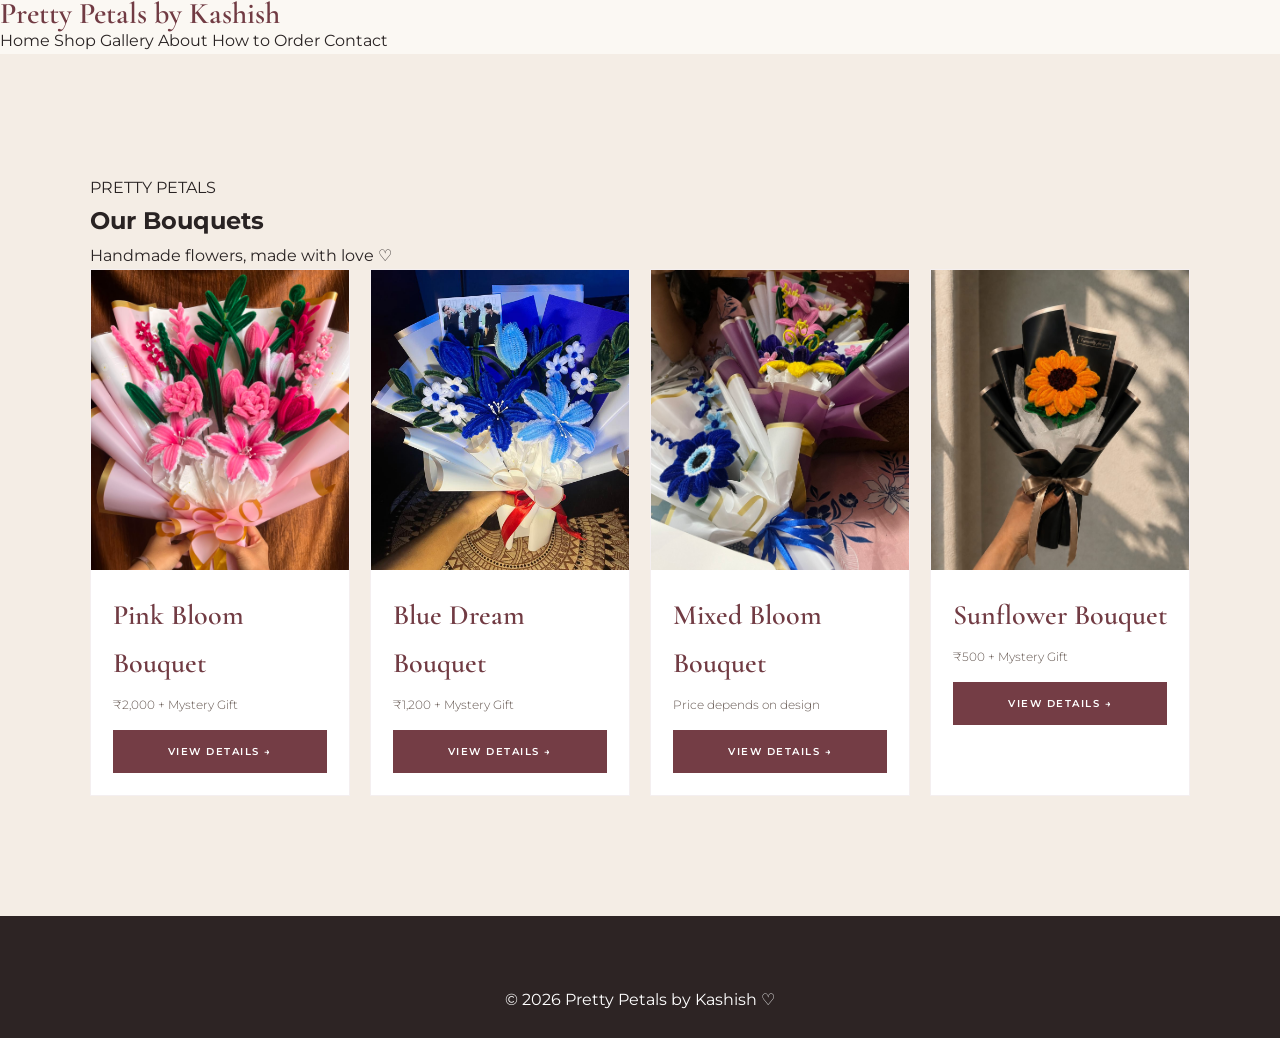
==== bouquets.html @ c4debc5c "Create bouquets.html" ====
<!DOCTYPE html>
<html lang="en">
<head>
    <meta charset="UTF-8">
    <meta name="viewport" content="width=device-width, initial-scale=1.0">
    <title>Bouquets | Pretty Petals by Kashish</title>

    <link rel="stylesheet" href="style.css">
</head>

<body>

<header>
    <div class="logo">
        Pretty Petals by Kashish
    </div>

    <nav>
        <a href="index.html">Home</a>
        <a href="index.html#shop">Shop</a>
        <a href="index.html#gallery">Gallery</a>
        <a href="index.html#about">About</a>
        <a href="index.html#order">How to Order</a>
        <a href="index.html#contact">Contact</a>
    </nav>
</header>


<section class="products-section">

    <div class="section-title">
        <p>PRETTY PETALS</p>
        <h1>Our Bouquets</h1>
        <span>Handmade flowers, made with love ♡</span>
    </div>


    <div class="product-grid">

        <!-- Pink Bloom Bouquet -->
        <div class="product-card">

            <div class="product-image">
                <img src="pinkbouquet.jpg.jpeg" alt="Pink Bloom Bouquet">
            </div>

            <div class="product-info">
                <h3>Pink Bloom Bouquet</h3>
                <p>₹2,000 + Mystery Gift</p>
                <a href="#" class="order-btn">View Details →</a>
            </div>

        </div>


        <!-- Blue Dream Bouquet -->
        <div class="product-card">

            <div class="product-image">
                <img src="bluebouquet.jpg.jpeg" alt="Blue Dream Bouquet">
            </div>

            <div class="product-info">
                <h3>Blue Dream Bouquet</h3>
                <p>₹1,200 + Mystery Gift</p>
                <a href="#" class="order-btn">View Details →</a>
            </div>

        </div>


        <!-- Mixed Bloom Bouquet -->
        <div class="product-card">

            <div class="product-image">
                <img src="mixedbouquet.jpg.jpeg" alt="Mixed Bloom Bouquet">
            </div>

            <div class="product-info">
                <h3>Mixed Bloom Bouquet</h3>
                <p>Price depends on design</p>
                <a href="#" class="order-btn">View Details →</a>
            </div>

        </div>


        <!-- Sunflower Bouquet -->
        <div class="product-card">

            <div class="product-image">
                <img src="sunflower.jpg.jpeg" alt="Sunflower Bouquet">
            </div>

            <div class="product-info">
                <h3>Sunflower Bouquet</h3>
                <p>₹500 + Mystery Gift</p>
                <a href="#" class="order-btn">View Details →</a>
            </div>

        </div>

    </div>

</section>


<footer>
    <p>© 2026 Pretty Petals by Kashish ♡</p>
</footer>

</body>
</html>
---- style.css ----
@import url('https://fonts.googleapis.com/css2?family=Cormorant+Garamond:wght@400;500;600;700&family=Montserrat:wght@300;400;500;600&display=swap');


/* =========================================
   VARIABLES
========================================= */

:root {
    --ivory: #fbf8f3;
    --cream: #f4ede5;
    --blush: #ead4d1;
    --rose: #b77b7d;
    --burgundy: #713b43;
    --brown: #665953;
    --dark: #292323;
    --white: #ffffff;
    --gold: #b89b72;

    --serif: 'Cormorant Garamond', serif;
    --sans: 'Montserrat', sans-serif;
}


/* =========================================
   RESET
========================================= */

* {
    margin: 0;
    padding: 0;
    box-sizing: border-box;
}

html {
    scroll-behavior: smooth;
}

body {
    background: var(--ivory);
    color: var(--dark);
    font-family: var(--sans);
    line-height: 1.7;
    overflow-x: hidden;
}

a {
    color: inherit;
    text-decoration: none;
}

img {
    max-width: 100%;
}


/* =========================================
   NAVBAR
========================================= */

.navbar {
    position: sticky;
    top: 0;
    z-index: 1000;

    display: flex;
    align-items: center;
    justify-content: space-between;

    padding: 22px 7%;

    background: rgba(251, 248, 243, 0.92);

    backdrop-filter: blur(15px);

    border-bottom: 1px solid rgba(113, 59, 67, 0.08);
}

.logo {
    font-family: var(--serif);
    font-size: 30px;
    font-weight: 600;
    line-height: 0.9;

    color: var(--burgundy);
}

.logo span {
    display: block;

    margin-top: 6px;

    font-family: var(--sans);
    font-size: 9px;
    font-weight: 500;

    letter-spacing: 3px;

    color: var(--gold);
}

.nav-links {
    display: flex;
    gap: 30px;
}

.nav-links a {
    position: relative;

    font-size: 11px;
    font-weight: 500;

    letter-spacing: 1.2px;
    text-transform: uppercase;

    color: var(--brown);

    transition: 0.3s ease;
}

.nav-links a:hover {
    color: var(--burgundy);
}

.nav-links a::after {
    content: "";

    position: absolute;
    left: 0;
    bottom: -7px;

    width: 0;
    height: 1px;

    background: var(--burgundy);

    transition: 0.3s ease;
}

.nav-links a:hover::after {
    width: 100%;
}

.menu-btn {
    display: none;

    border: none;
    background: none;

    font-size: 25px;

    color: var(--burgundy);
}


/* =========================================
   HERO
   THIS IS THE NEW DISSOLVED PHOTO
========================================= */

.hero {
    position: relative;

    min-height: 88vh;

    display: flex;
    align-items: center;

    padding: 80px 9%;

    overflow: hidden;

    background:
        radial-gradient(
            circle at 75% 45%,
            rgba(234, 212, 209, 0.45),
            transparent 35%
        ),
        var(--ivory);
}


/* =========================================
   FULL SCREEN DISSOLVED HERO PHOTO
========================================= */

.hero {
    position: relative;
    overflow: hidden;
    min-height: 88vh;

    display: flex;
    align-items: center;

    padding: 80px 9%;

    background: var(--ivory);
}

/* Make the image cover the whole hero */

.hero-image {
    display: flex;
    ...
}
.hero-image img {
    width: 100%;
    height: 100%;
    object-fit: cover;

    /* This creates the soft/dissolved effect */
    -webkit-mask-image: radial-gradient(
        ellipse at center,
        black 25%,
        rgba(0,0,0,0.8) 45%,
        rgba(0,0,0,0.35) 70%,
        transparent 100%
    );

    mask-image: radial-gradient(
        ellipse at center,
        black 25%,
        rgba(0,0,0,0.8) 45%,
        rgba(0,0,0,0.35) 70%,
        transparent 100%
    );

    opacity: 0.38;
}

/* Keep your text ABOVE the photo */
.hero-text {
    position: relative;
    z-index: 2;
}
/* HERO TEXT */

.hero-content {
    position: relative;

    z-index: 2;

    max-width: 650px;
}

.eyebrow {
    margin-bottom: 15px;

    font-size: 10px;
    font-weight: 600;

    letter-spacing: 3px;

    text-transform: uppercase;

    color: var(--gold);
}

.hero h1 {
    margin-bottom: 25px;

    font-family: var(--serif);

    font-size: clamp(65px, 8vw, 110px);

    font-weight: 500;

    line-height: 0.82;

    letter-spacing: -2px;

    color: var(--dark);
}

.hero h1 span {
    display: block;

    color: var(--burgundy);

    font-style: italic;
}

.hero-description {
    max-width: 530px;

    margin-bottom: 35px;

    font-size: 14px;
    font-weight: 300;

    color: var(--brown);
}

.hero-buttons {
    display: flex;

    gap: 15px;

    flex-wrap: wrap;
}


/* HERO TAGLINE */

.hero-tagline {
    position: absolute;

    bottom: 50px;
    right: 12%;

    z-index: 2;

    font-family: var(--serif);

    font-size: 19px;

    font-style: italic;

    color: var(--burgundy);
}


/* =========================================
   BUTTONS
========================================= */

.btn {
    display: inline-flex;

    align-items: center;
    justify-content: center;

    min-height: 52px;

    padding: 0 30px;

    font-size: 10px;
    font-weight: 600;

    letter-spacing: 1.5px;

    text-transform: uppercase;

    transition: 0.3s ease;
}

.btn:hover {
    transform: translateY(-3px);
}

.btn-primary {
    background: var(--burgundy);

    color: var(--white);

    box-shadow:
        0 12px 30px rgba(113, 59, 67, 0.18);
}

.btn-primary:hover {
    background: #5d3037;
}

.btn-outline {
    border: 1px solid rgba(113, 59, 67, 0.3);

    color: var(--burgundy);

    background: rgba(255,255,255,0.25);
}

.btn-outline:hover {
    background: var(--white);
}


/* =========================================
   INTRO
========================================= */

.intro {
    padding: 120px 20px;

    text-align: center;

    background: var(--white);
}

.intro h2 {
    margin-bottom: 25px;

    font-family: var(--serif);

    font-size: clamp(45px, 6vw, 75px);

    font-weight: 500;

    line-height: 0.9;

    color: var(--burgundy);
}

.intro > p:last-child {
    max-width: 650px;

    margin: auto;

    font-size: 14px;

    font-weight: 300;

    color: var(--brown);
}


/* =========================================
   SECTION HEADINGS
========================================= */

.section-heading {
    max-width: 700px;

    margin: 0 auto 55px;

    text-align: center;
}

.section-heading h2 {
    margin-bottom: 15px;

    font-family: var(--serif);

    font-size: clamp(42px, 5vw, 68px);

    font-weight: 500;

    line-height: 0.95;

    color: var(--burgundy);
}

.section-heading > p:last-child {
    max-width: 550px;

    margin: auto;

    font-size: 13px;

    color: var(--brown);
}


/* =========================================
   SHOP
========================================= */

.shop-section {
    padding: 120px 7%;
}

.category-grid {
    display: grid;

    grid-template-columns: repeat(3, 1fr);

    gap: 20px;
}

.category-card {
    overflow: hidden;

    background: var(--white);

    border: 1px solid rgba(113, 59, 67, 0.08);

    transition: 0.4s ease;
}

.category-card:hover {
    transform: translateY(-8px);

    box-shadow:
        0 25px 50px rgba(113, 59, 67, 0.12);
}

.category-image {
    height: 260px;

    overflow: hidden;

    background: var(--blush);
}

.category-image img {
    width: 100%;
    height: 100%;

    object-fit: cover;

    transition: transform 0.5s ease;
}

.category-card:hover .category-image img {
    transform: scale(1.05);
}

.category-soft {
    display: flex;

    align-items: center;
    justify-content: center;

    font-size: 75px;
}

.category-info {
    padding: 25px;
}

.category-info h3 {
    margin-bottom: 8px;

    font-family: var(--serif);

    font-size: 29px;

    color: var(--burgundy);
}

.category-info p {
    min-height: 45px;

    font-size: 11px;

    font-weight: 300;

    color: var(--brown);
}

.category-info span {
    display: inline-block;

    margin-top: 15px;

    font-size: 10px;

    font-weight: 600;

    letter-spacing: 1px;

    text-transform: uppercase;

    color: var(--burgundy);
}


/* =========================================
   PRODUCTS
========================================= */

.products-section {
    padding: 120px 7%;

    background: var(--cream);
}

.product-grid {
    display: grid;

    grid-template-columns: repeat(4, 1fr);

    gap: 20px;
}



.product-card:hover {
    transform: translateY(-7px);

    box-shadow:
        0 25px 50px rgba(113, 59, 67, 0.12);
}

.product-card > img {
    display: block;

    width: 100%;
    height: 300px;

    object-fit: cover;
}

.product-info {
    padding: 22px;
}

.product-category {
    margin-bottom: 7px;

    font-size: 9px;

    font-weight: 600;

    letter-spacing: 2px;

    color: var(--gold);
}

.product-info h3 {
    margin-bottom: 8px;

    font-family: var(--serif);

    font-size: 25px;

    color: var(--burgundy);
}

.product-price {
    margin-bottom: 18px;

    font-size: 12px;

    color: var(--brown);
}

.product-btn {
    display: block;

    padding: 11px;

    border: 1px solid rgba(113, 59, 67, 0.2);

    text-align: center;

    font-size: 9px;

    font-weight: 600;

    letter-spacing: 1px;

    text-transform: uppercase;

    color: var(--burgundy);

    transition: 0.3s ease;
}

.product-btn:hover {
    background: var(--burgundy);

    color: var(--white);
}


/* =========================================
   ABOUT
========================================= */

.about-section {
    display: grid;

    grid-template-columns: 1fr 1fr;

    min-height: 650px;

    align-items: center;
}

.about-image {
    height: 100%;

    min-height: 650px;

    overflow: hidden;

    background: var(--blush);
}

.about-image img {
    width: 100%;
    height: 100%;

    object-fit: cover;
}

.about-content {
    padding: 80px 10%;
}

.about-content h2 {
    margin-bottom: 25px;

    font-family: var(--serif);

    font-size: clamp(45px, 5vw, 70px);

    font-weight: 500;

    line-height: 0.9;

    color: var(--dark);
}

.about-content h2 span {
    display: block;

    color: var(--burgundy);

    font-style: italic;
}

.about-content p {
    margin-bottom: 18px;

    font-size: 13px;

    font-weight: 300;

    color: var(--brown);
}


/* =========================================
   GALLERY
========================================= */

.gallery-section {
    padding: 120px 7%;

    text-align: center;

    background: var(--white);
}

.gallery-grid {
    display: grid;

    grid-template-columns: repeat(4, 1fr);

    grid-auto-rows: 250px;

    gap: 12px;

    margin-bottom: 45px;
}

.gallery-item {
    overflow: hidden;

    background: var(--cream);
}


.gallery-item:hover img {
    transform: scale(1.04);
}

.gallery-item.large {
    grid-column: span 2;

    grid-row: span 2;
}

.instagram-button {
    display: inline-block;

    padding: 15px 30px;

   background: #713b43:
    font-size: 10px;

    font-weight: 600;

    letter-spacing: 1px;

    text-transform: uppercase;

    color: var(--burgundy);

    transition: 0.3s ease;
}

.instagram-button:hover {
    background: var(--burgundy);

    color: var(--white);
}


/* =========================================
   CUSTOM ORDER
========================================= */

.custom-section {
    padding: 130px 20px;

    text-align: center;

    background: var(--burgundy);

    color: var(--white);
}

.custom-section h2 {
    max-width: 800px;

    margin: 0 auto 25px;

    font-family: var(--serif);

    font-size: clamp(50px, 7vw, 85px);

    font-weight: 500;

    line-height: 0.9;
}

.custom-section h2 span {
    display: block;

    font-style: italic;

    color: var(--blush);
}

.custom-section > p:not(.eyebrow) {
    max-width: 600px;

    margin: 0 auto 35px;

    font-size: 13px;

    font-weight: 300;

    opacity: 0.85;
}

.custom-section .btn-primary {
    background: var(--white);

    color: var(--burgundy);
}


/* =========================================
   HOW TO ORDER
========================================= */

.order-section {
    padding: 120px 7%;
}

.steps-grid {
    display: grid;

    grid-template-columns: repeat(4, 1fr);

    gap: 30px;
}

.step {
    padding: 30px;

    border-top: 1px solid rgba(113, 59, 67, 0.25);
}

.step > span {
    display: block;

    margin-bottom: 25px;

    font-family: var(--serif);

    font-size: 35px;

    color: var(--gold);
}

.step h3 {
    margin-bottom: 12px;

    font-family: var(--serif);

    font-size: 28px;

    color: var(--burgundy);
}

.step p {
    font-size: 12px;

    font-weight: 300;

    color: var(--brown);
}


/* =========================================
   CONTACT
========================================= */

.contact-section {
    padding: 120px 7%;

    text-align: center;

    background: var(--cream);
}

.contact-content {
    max-width: 800px;

    margin: auto;
}

.contact-content h2 {
    margin-bottom: 20px;

    font-family: var(--serif);

    font-size: clamp(50px, 7vw, 80px);

    font-weight: 500;

    line-height: 0.9;
}

.contact-content h2 span {
    display: block;

    color: var(--burgundy);

    font-style: italic;
}

.contact-content > p:not(.eyebrow) {
    max-width: 550px;

    margin: 0 auto 35px;

    font-size: 13px;

    font-weight: 300;

    color: var(--brown);
}

.contact-buttons {
    display: flex;

    justify-content: center;

    gap: 12px;

    flex-wrap: wrap;
}

.contact-button {
    min-width: 140px;

    padding: 15px 25px;

    background: var(--white);

    border: 1px solid rgba(113, 59, 67, 0.15);

    font-size: 10px;

    font-weight: 600;

    letter-spacing: 1px;

    text-transform: uppercase;

    color: var(--burgundy);

    transition: 0.3s ease;
}

.contact-button:hover {
    background: var(--burgundy);

    color: var(--white);
}


/* =========================================
   FOOTER
========================================= */

footer {
    padding: 70px 7% 25px;

    text-align: center;

    background: #2d2424;

    color: var(--white);
}

.footer-brand h2 {
    font-family: var(--serif);

    font-size: 40px;

    font-weight: 500;
}

.footer-brand p {
    margin-top: -8px;

    font-size: 9px;

    letter-spacing: 3px;

    color: var(--gold);
}

.footer-brand span {
    display: block;

    margin-top: 15px;

    font-family: var(--serif);

    font-size: 18px;

    font-style: italic;

    color: var(--blush);
}

.footer-links {
    display: flex;

    justify-content: center;

    gap: 25px;

    margin: 40px 0;
}

.footer-links a {
    font-size: 9px;

    letter-spacing: 1px;

    text-transform: uppercase;

    opacity: 0.75;
}

.footer-bottom {
    padding-top: 20px;

    border-top: 1px solid rgba(255,255,255,0.1);
}

.footer-bottom p {
    font-size: 9px;

    opacity: 0.5;
}


/* =========================================
   TABLET
========================================= */

@media (max-width: 1000px) {

    .category-grid {
        grid-template-columns: repeat(2, 1fr);
    }

    .product-grid {
        grid-template-columns: repeat(2, 1fr);
    }

    .steps-grid {
        grid-template-columns: repeat(2, 1fr);
    }

    .hero-image {
        width: 70%;
    }
}


/* =========================================
   MOBILE
========================================= */

@media (max-width: 700px) {

    .navbar {
        padding: 18px 6%;
    }

    .nav-links {
        display: none;
    }

    .menu-btn {
        display: block;
    }


    /* MOBILE HERO */

    .hero {
        min-height: 820px;

        padding: 90px 7% 80px;

        justify-content: center;

        text-align: center;
    }

    .hero-content {
        max-width: 100%;
    }

    .hero h1 {
        font-size: clamp(58px, 17vw, 90px);
    }

    .hero-description {
        margin-left: auto;
        margin-right: auto;
    }

    .hero-buttons {
        justify-content: center;
    }


    /* MOBILE DISSOLVED IMAGE */

    .hero-image {
        top: 180px;
        right: 0;

        width: 100%;
        height: 520px;

        opacity: 0.9;
    }

    .hero-image img {
        opacity: 0.30;

        -webkit-mask-image:
            radial-gradient(
                ellipse at center,
                black 15%,
                rgba(0,0,0,0.7) 40%,
                rgba(0,0,0,0.25) 65%,
                transparent 85%
            );

        mask-image:
            radial-gradient(
                ellipse at center,
                black 15%,
                rgba(0,0,0,0.7) 40%,
                rgba(0,0,0,0.25) 65%,
                transparent 85%
            );
    }

    .hero-tagline {
        right: auto;
        left: 0;

        width: 100%;

        bottom: 35px;

        text-align: center;
    }


    .intro,
    .shop-section,
    .products-section,
    .gallery-section,
    .order-section,
    .contact-section {
        padding: 80px 6%;
    }


    .category-grid {
        grid-template-columns: 1fr;
    }

    .product-grid {
        grid-template-columns: 1fr 1fr;
    }

    .product-card > img {
        height: 240px;
    }


    .about-section {
        grid-template-columns: 1fr;
    }

    .about-image {
        min-height: 400px;
    }

    .about-content {
        padding: 70px 7%;
    }


    .gallery-grid {
        grid-template-columns: 1fr 1fr;

        grid-auto-rows: 180px;
    }

    .gallery-item.large {
        grid-column: span 2;

        grid-row: span 1;
    }


    .steps-grid {
        grid-template-columns: 1fr;
    }

    .footer-links {
        flex-wrap: wrap;
    }
}


/* =========================================
   SMALL PHONES
========================================= */

@media (max-width: 450px) {

    .logo {
        font-size: 26px;
    }

    .product-grid {
        grid-template-columns: 1fr;
    }

    .product-card > img {
        height: 280px;
    }

    .hero-buttons {
        flex-direction: column;
    }

    .btn {
        width: 100%;
    }

    .contact-buttons {
        flex-direction: column;
    }

    .contact-button {
        width: 100%;
    }
}
/* ================================
   PRODUCT & GALLERY IMAGE SIZE
================================ */

.product-card {
    overflow: hidden;
}

.product-card img {
    width: 100%;
    height: 260px;
    object-fit: cover;
    display: block;
}

.gallery-grid {
    display: grid;
    grid-template-columns: repeat(4, 1fr);
    gap: 15px;
}

.gallery-grid img {
    width: 100%;
    height: 250px;
    object-fit: cover;
    display: block;
}

/* Mobile */
@media (max-width: 700px) {
    .product-card img {
        height: 220px;
    }

    .gallery-grid {
        grid-template-columns: 1fr 1fr;
    }

    .gallery-grid img {
        height: 180px;
    }
}
/* =========================================
   HERO - FULL BACKGROUND DISSOLVED PHOTO
========================================= */

.hero {
    position: relative !important;
    overflow: hidden !important;
    min-height: 88vh !important;

    display: flex !important;
    align-items: center !important;

    padding: 80px 9% !important;

    background: var(--ivory) !important;
}

/* FULL HERO PHOTO */
.hero-image {
    position: absolute !important;
    inset: 0 !important;

    width: 100% !important;
    height: 100% !important;

    display: block !important;

    z-index: 0 !important;

    pointer-events: none !important;
}

/* PHOTO ITSELF */
.hero-image img {
    position: absolute !important;
    inset: -5% !important;

    width: 110% !important;
    height: 110% !important;

    max-width: none !important;

    object-fit: cover !important;

    opacity: 0.32 !important;

    border-radius: 0 !important;

    /*
       DISSOLVE THE PHOTO INTO THE BACKGROUND
       on every side
    */
    -webkit-mask-image: radial-gradient(
        ellipse 75% 70% at center,
        black 15%,
        rgba(0,0,0,0.85) 40%,
        rgba(0,0,0,0.45) 65%,
        transparent 100%
    ) !important;

    mask-image: radial-gradient(
        ellipse 75% 70% at center,
        black 15%,
        rgba(0,0,0,0.85) 40%,
        rgba(0,0,0,0.45) 65%,
        transparent 100%
    ) !important;
}

/* TEXT MUST STAY ABOVE PHOTO */
.hero-text {
    position: relative !important;
    z-index: 5 !important;
}

/* Make the text easier to read */
.hero-text h1,
.hero-text p,
.hero-text .small-heading,
.hero-text .hero-buttons {
    position: relative;
    z-index: 6;
}


/* =========================================
   MOBILE
========================================= */

@media (max-width: 700px) {

    .hero {
        min-height: 90vh !important;
        padding: 70px 6% !important;
    }

    .hero-image {
        inset: 0 !important;
    }

    .hero-image img {
        inset: -10% !important;

        width: 120% !important;
        height: 120% !important;

        opacity: 0.27 !important;

        -webkit-mask-image: radial-gradient(
            ellipse 90% 65% at center,
            black 10%,
            rgba(0,0,0,0.75) 45%,
            rgba(0,0,0,0.3) 70%,
            transparent 100%
        ) !important;

        mask-image: radial-gradient(
            ellipse 90% 65% at center,
            black 10%,
            rgba(0,0,0,0.75) 45%,
            rgba(0,0,0,0.3) 70%,
            transparent 100%
        ) !important;
    }
}
/* =========================================
   PREMIUM PRODUCT CARDS
========================================= */

.products {
    display: grid;
    grid-template-columns: repeat(3, 1fr);
    gap: 28px;
    max-width: 1200px;
    margin: 50px auto 0;
}

.product-card {
    background: #ffffff;
    overflow: hidden;
    border: 1px solid rgba(113, 59, 67, 0.08);
    transition: transform 0.35s ease, box-shadow 0.35s ease;
}

.product-card:hover {
    transform: translateY(-6px);
    box-shadow: 0 20px 45px rgba(113, 59, 67, 0.12);
}

.product-card img {
    width: 100%;
    height: 300px;
    object-fit: cover;
    display: block;
}

.product-info {
    padding: 22px;
}

.product-info h3 {
    margin-bottom: 7px;
    font-family: var(--serif);
    font-size: 28px;
    font-weight: 600;
    color: var(--burgundy);
}

.product-info p {
    margin-bottom: 12px;
    font-size: 12px;
    font-weight: 300;
    color: var(--brown);
}

.product-info strong {
    font-size: 12px;
    font-weight: 600;
    color: var(--burgundy);
}


/* MOBILE */

@media (max-width: 700px) {

    .products {
        grid-template-columns: 1fr 1fr;
        gap: 14px;
    }

    .product-card img {
        height: 210px;
    }

    .product-info {
        padding: 15px;
    }

    .product-info h3 {
        font-size: 22px;
    }

    .product-info p {
        font-size: 10px;
    }
}


@media (max-width: 450px) {

    .products {
        grid-template-columns: 1fr;
    }

    .product-card img {
        height: 280px;
    }
}
.product-category {
    margin-bottom: 8px;
    font-size: 9px;
    font-weight: 600;
    letter-spacing: 2px;
    color: var(--gold);
}

.product-info strong {
    display: block;
    margin-top: 12px;
    color: var(--burgundy);
}

.product-btn {
    display: block;
    margin-top: 18px;
    padding: 12px;
    border: 1px solid rgba(113, 59, 67, 0.2);
    text-align: center;
    font-size: 9px;
    font-weight: 600;
    letter-spacing: 1px;
    text-transform: uppercase;
    color: var(--burgundy);
    transition: 0.3s ease;
}

.product-btn:hover {
    background: var(--burgundy);
    color: white;
}
/* =========================================
   MOBILE MENU
========================================= */

@media (max-width: 700px) {

    .navbar {
        position: relative;
    }

    .menu-btn {
        display: block;
        border: none;
        background: transparent;
        font-size: 26px;
        color: var(--burgundy);
        cursor: pointer;
    }

    .navbar nav {
        display: none;
        position: absolute;
        top: 100%;
        left: 0;
        width: 100%;

        padding: 25px;

        background: var(--ivory);
        border-top: 1px solid rgba(113, 59, 67, 0.1);
        box-shadow: 0 15px 30px rgba(113, 59, 67, 0.08);
    }

    .navbar nav.mobile-menu {
        display: flex;
        flex-direction: column;
        align-items: center;
        gap: 20px;
    }

    .navbar nav a {
        font-size: 12px;
    }
}
/* =========================================
   MOBILE MENU - FINAL
========================================= */

@media (max-width: 700px) {

    .navbar {
        position: relative !important;
    }

    .menu-btn {
        display: block !important;
        border: none !important;
        background: transparent !important;
        font-size: 28px !important;
        color: var(--burgundy) !important;
        cursor: pointer !important;
        z-index: 1001 !important;
    }

    .navbar nav {
        display: none !important;

        position: absolute !important;
        top: 100% !important;
        left: 0 !important;
        right: 0 !important;

        width: 100% !important;

        padding: 25px 20px !important;

        background: var(--ivory) !important;

        box-shadow: 0 15px 35px rgba(113, 59, 67, 0.12) !important;

        flex-direction: column !important;
        align-items: center !important;
        gap: 22px !important;

        z-index: 1000 !important;
    }

    .navbar nav.show-menu {
        display: flex !important;
    }

    .navbar nav a {
        display: block !important;
        font-size: 12px !important;
    }
}
/* =========================================
   WORKING MOBILE MENU
========================================= */

@media (max-width: 700px) {

    .menu-btn {
        display: block !important;
        position: relative;
        z-index: 9999;
        cursor: pointer;
    }

    .nav-links {
        display: none !important;

        position: absolute !important;
        top: 100% !important;
        left: 0 !important;

        width: 100% !important;

        padding: 25px 0 !important;

        background: #fbf8f3 !important;

        flex-direction: column !important;
        align-items: center !important;
        gap: 20px !important;

        box-shadow: 0 15px 30px rgba(113, 59, 67, 0.12) !important;

        z-index: 9998 !important;
    }

    .nav-links.show-menu {
        display: flex !important;
    }

    .nav-links a {
        display: block !important;
        font-size: 12px !important;
    }
}
/* MOBILE MENU */

@media (max-width: 700px) {

    .navbar {
        position: relative;
    }

    .menu-btn {
        display: block !important;
        border: none;
        background: transparent;
        font-size: 28px;
        color: var(--burgundy);
        cursor: pointer;
        z-index: 1001;
    }

    .nav-links {
        display: none !important;

        position: absolute;
        top: 100%;
        left: 0;

        width: 100%;

        padding: 25px 20px;

        background: var(--ivory);

        flex-direction: column;
        align-items: center;
        gap: 20px;

        box-shadow: 0 15px 30px rgba(113, 59, 67, 0.12);

        z-index: 1000;
    }

    .nav-links.show-menu {
        display: flex !important;
    }

    .nav-links a {
        display: block;
        font-size: 12px;
    }
}
/* =========================================
   MOBILE MENU - NO JAVASCRIPT
========================================= */

#menu-toggle {
    display: none;
}

@media (max-width: 700px) {

    .menu-btn {
        display: block !important;
        font-size: 28px;
        color: var(--burgundy);
        cursor: pointer;
        z-index: 9999;
        position: relative;
    }

    .nav-links {
        display: none !important;
    }

    #menu-toggle:checked ~ .nav-links {
        display: flex !important;

        position: absolute;
        top: 100%;
        left: 0;

        width: 100%;

        padding: 25px 20px;

        background: var(--ivory);

        flex-direction: column;
        align-items: center;
        gap: 20px;

        box-shadow: 0 15px 30px rgba(113, 59, 67, 0.12);

        z-index: 9998;
    }

    #menu-toggle:checked ~ .nav-links a {
        display: block;
    }
}
/* ORDER NOW BUTTON */

.order-btn {
    display: block;
    width: 100%;
    margin-top: 15px;
    padding: 12px 15px;

    background: var(--burgundy);
    color: #ffffff !important;

    text-align: center;
    text-decoration: none;

    font-size: 10px;
    font-weight: 600;
    letter-spacing: 1.5px;
    text-transform: uppercase;

    border: 1px solid var(--burgundy);

    transition: all 0.3s ease;
}

.order-btn:hover {
    background: #5d3037;
    color: #ffffff !important;
    transform: translateY(-2px);
}
/* ALL ORDER NOW BUTTONS */

.order-btn {
    display: block;
    width: 100%;
    margin-top: 15px;
    padding: 12px 15px;

    background: #743D45;
    color: #ffffff !important;

    text-align: center;
    text-decoration: none;

    font-size: 10px;
    font-weight: 600;
    letter-spacing: 1.5px;
    text-transform: uppercase;

    border: 1px solid #743D45;
    transition: all 0.3s ease;
}

.order-btn:hover {
    background: #5d3037;
    color: #ffffff !important;
}
.sunflower-btn {
    background: white !important;
    color: #743D45 !important;
    border: 1px solid #743D45 !important;
}

.order-btn.sunflower-btn:hover {
    background: #743D45 !important;
    color: white !important;
}
.shop-more {
    text-align: center;
}
.shop-more a {
    display: block;
    padding: 12px 28px;
    background: #713b43;
    color: white;
    text-decoration: none;
    border: 1px solid #713b43;
    font-family: 'Montserrat', sans-serif;
    font-size: 13px;
    letter-spacing: 1.5px;
    transition: 0.3s ease;
}

.shop-more a:hover {
    background: white;
    color: #713b43;
}
.shop-more {
    width: 100%;
    text-align: center;
    margin-top: 50px;
    margin-bottom: 80px;
}

.shop-more a {
    display: inline-block !important;
    width: auto !important;
    padding: 14px 36px !important;
    background: #ffffff !important;
    color: #713b43 !important;
    border: 1px solid #713b43 !important;
    text-decoration: none;
    font-family: 'Montserrat', sans-serif;
    font-size: 13px;
    letter-spacing: 2px;
}
/* Burgundy Buttons */

.shop-more a {
    background: #713b43 !important;
    color: white !important;
    border: 1px solid #713b43 !important;
}

.instagram-button {
    background: #713b43 !important;
    color: white !important;
    border: 1px solid #713b43 !important;
}

/* Hover effect */
.shop-more a:hover,
.instagram-button:hover {
    background: white !important;
    color: #713b43 !important;
}
.contact-button {
    background: #713b43 !important;
    color: white !important;
    border: 1px solid #713b43 !important;
}

.contact-button:hover {
    background: white !important;
    color: #713b43 !important;
}
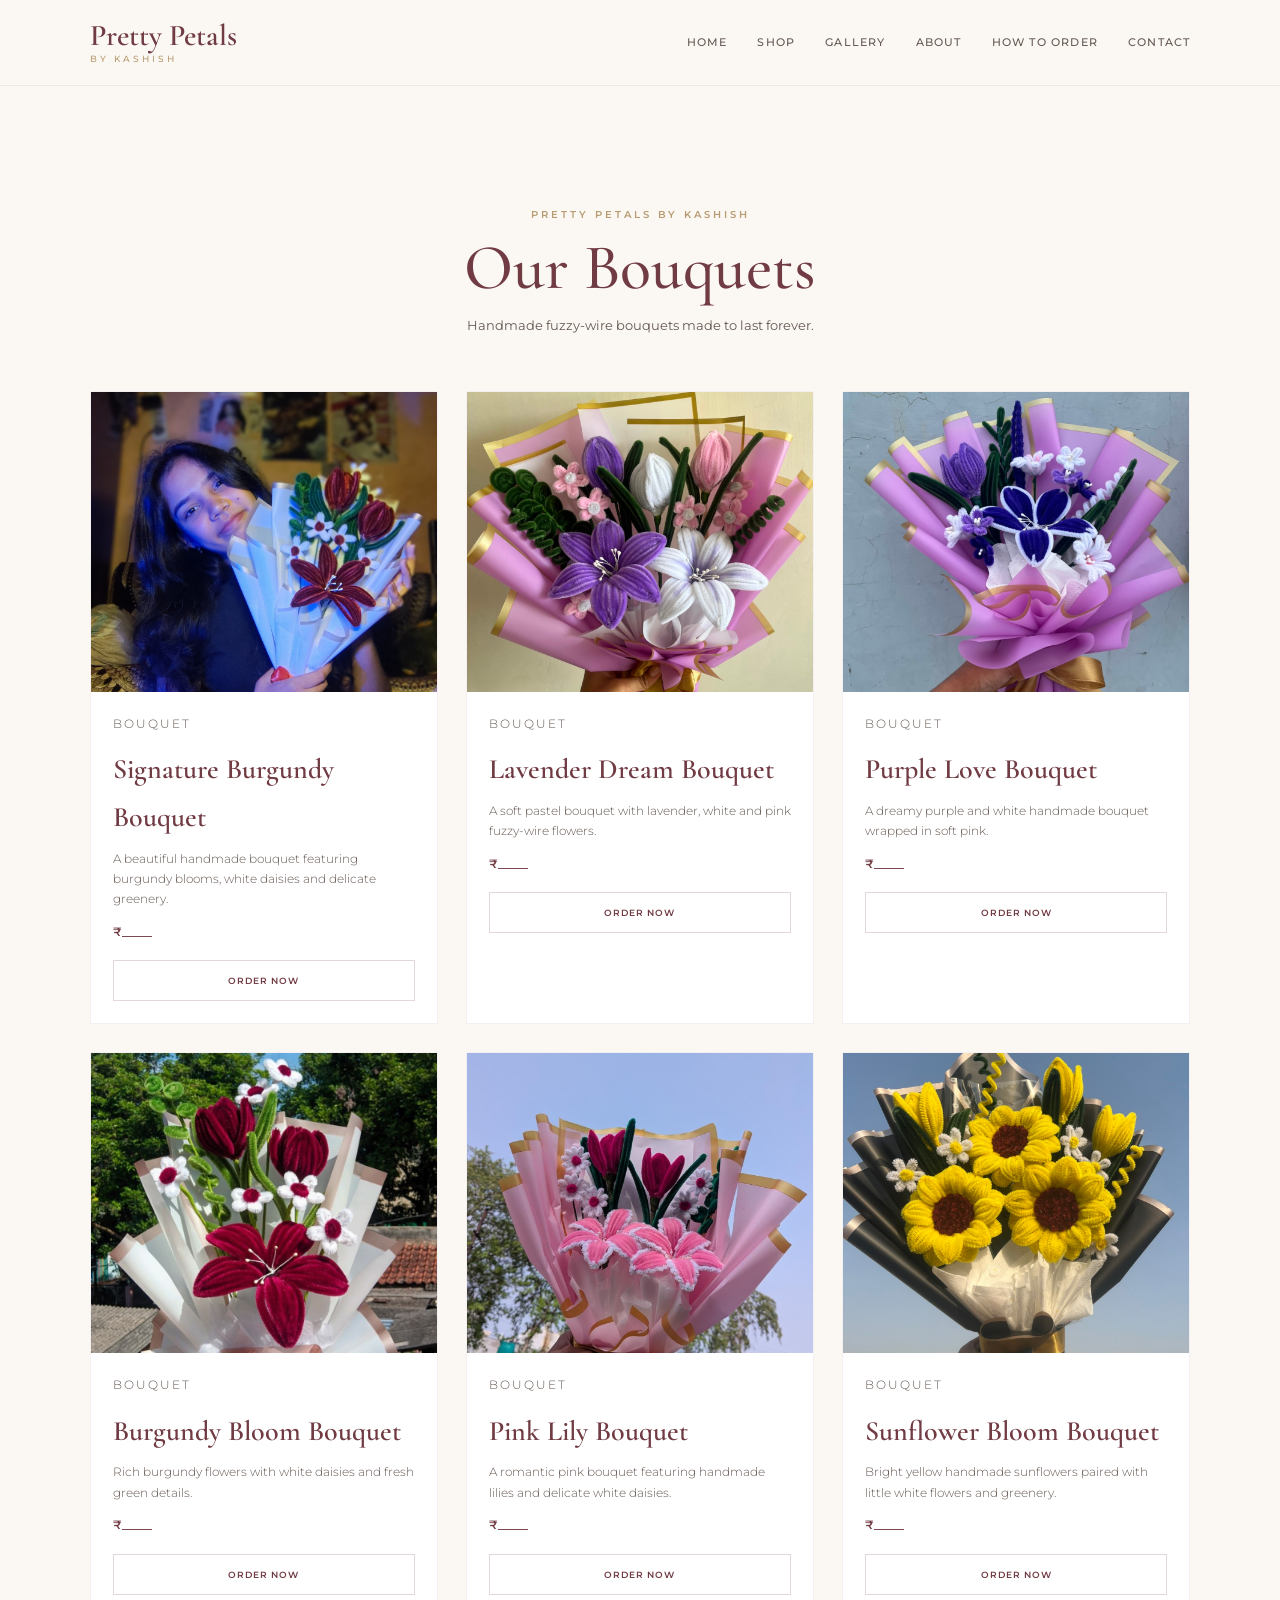
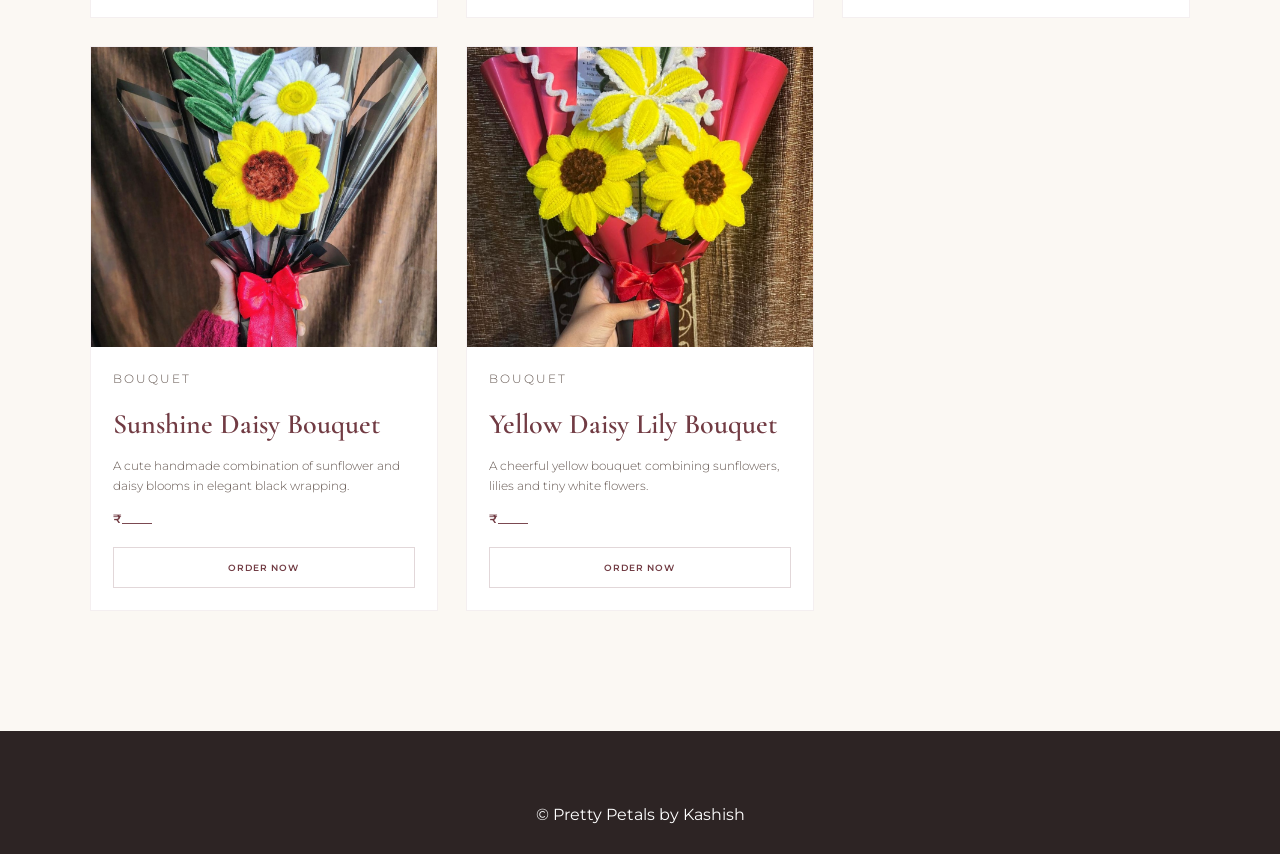
==== commit 4d32dd68: "Update bouquets.html" ====
--- a/bouquets.html
+++ b/bouquets.html
@@ -1,8 +1,10 @@
 <!DOCTYPE html>
 <html lang="en">
+
 <head>
     <meta charset="UTF-8">
     <meta name="viewport" content="width=device-width, initial-scale=1.0">
+
     <title>Bouquets | Pretty Petals by Kashish</title>
 
     <link rel="stylesheet" href="style.css">
@@ -10,12 +12,16 @@
 
 <body>
 
-<header>
+<!-- ================= NAVIGATION ================= -->
+
+<header class="navbar">
+
     <div class="logo">
-        Pretty Petals by Kashish
+        Pretty Petals
+        <span>BY KASHISH</span>
     </div>
 
-    <nav>
+    <nav class="nav-links">
         <a href="index.html">Home</a>
         <a href="index.html#shop">Shop</a>
         <a href="index.html#gallery">Gallery</a>
@@ -23,91 +29,291 @@
         <a href="index.html#order">How to Order</a>
         <a href="index.html#contact">Contact</a>
     </nav>
+
 </header>
 
 
-<section class="products-section">
-
-    <div class="section-title">
-        <p>PRETTY PETALS</p>
-        <h1>Our Bouquets</h1>
-        <span>Handmade flowers, made with love ♡</span>
+<!-- ================= BOUQUETS ================= -->
+
+<section class="shop-section">
+
+    <div class="section-heading">
+
+        <p class="eyebrow">PRETTY PETALS BY KASHISH</p>
+
+        <h2>Our Bouquets</h2>
+
+        <p>
+            Handmade fuzzy-wire bouquets made to last forever.
+        </p>
+
     </div>
 
 
-    <div class="product-grid">
-
-        <!-- Pink Bloom Bouquet -->
-        <div class="product-card">
-
-            <div class="product-image">
-                <img src="pinkbouquet.jpg.jpeg" alt="Pink Bloom Bouquet">
-            </div>
-
-            <div class="product-info">
-                <h3>Pink Bloom Bouquet</h3>
-                <p>₹2,000 + Mystery Gift</p>
-                <a href="#" class="order-btn">View Details →</a>
-            </div>
-
-        </div>
-
-
-        <!-- Blue Dream Bouquet -->
-        <div class="product-card">
-
-            <div class="product-image">
-                <img src="bluebouquet.jpg.jpeg" alt="Blue Dream Bouquet">
-            </div>
-
-            <div class="product-info">
-                <h3>Blue Dream Bouquet</h3>
-                <p>₹1,200 + Mystery Gift</p>
-                <a href="#" class="order-btn">View Details →</a>
-            </div>
-
-        </div>
-
-
-        <!-- Mixed Bloom Bouquet -->
-        <div class="product-card">
-
-            <div class="product-image">
-                <img src="mixedbouquet.jpg.jpeg" alt="Mixed Bloom Bouquet">
-            </div>
-
-            <div class="product-info">
-                <h3>Mixed Bloom Bouquet</h3>
-                <p>Price depends on design</p>
-                <a href="#" class="order-btn">View Details →</a>
-            </div>
-
-        </div>
-
-
-        <!-- Sunflower Bouquet -->
-        <div class="product-card">
-
-            <div class="product-image">
-                <img src="sunflower.jpg.jpeg" alt="Sunflower Bouquet">
-            </div>
-
-            <div class="product-info">
-                <h3>Sunflower Bouquet</h3>
-                <p>₹500 + Mystery Gift</p>
-                <a href="#" class="order-btn">View Details →</a>
-            </div>
-
-        </div>
+    <div class="products">
+
+
+        <!-- BOUQUET 1 -->
+
+        <div class="product-card">
+
+            <img src="mewithbouquet.jpg"
+                 alt="Signature Burgundy Bouquet">
+
+            <div class="product-info">
+
+                <p class="product-category">BOUQUET</p>
+
+                <h3>Signature Burgundy Bouquet</h3>
+
+                <p>
+                    A beautiful handmade bouquet featuring burgundy blooms,
+                    white daisies and delicate greenery.
+                </p>
+
+                <strong>₹_____</strong>
+
+                <a href="https://wa.me/918178930376"
+                   target="_blank"
+                   class="product-btn">
+                    ORDER NOW
+                </a>
+
+            </div>
+
+        </div>
+
+
+        <!-- BOUQUET 2 -->
+
+        <div class="product-card">
+
+            <img src="bouquet1.jpg"
+                 alt="Lavender Dream Bouquet">
+
+            <div class="product-info">
+
+                <p class="product-category">BOUQUET</p>
+
+                <h3>Lavender Dream Bouquet</h3>
+
+                <p>
+                    A soft pastel bouquet with lavender, white and pink
+                    fuzzy-wire flowers.
+                </p>
+
+                <strong>₹_____</strong>
+
+                <a href="https://wa.me/918178930376"
+                   target="_blank"
+                   class="product-btn">
+                    ORDER NOW
+                </a>
+
+            </div>
+
+        </div>
+
+
+        <!-- BOUQUET 3 -->
+
+        <div class="product-card">
+
+            <img src="bouquet2.jpg"
+                 alt="Purple Love Bouquet">
+
+            <div class="product-info">
+
+                <p class="product-category">BOUQUET</p>
+
+                <h3>Purple Love Bouquet</h3>
+
+                <p>
+                    A dreamy purple and white handmade bouquet wrapped
+                    in soft pink.
+                </p>
+
+                <strong>₹_____</strong>
+
+                <a href="https://wa.me/918178930376"
+                   target="_blank"
+                   class="product-btn">
+                    ORDER NOW
+                </a>
+
+            </div>
+
+        </div>
+
+
+        <!-- BOUQUET 4 -->
+
+        <div class="product-card">
+
+            <img src="bouquet3.jpg"
+                 alt="Burgundy Bloom Bouquet">
+
+            <div class="product-info">
+
+                <p class="product-category">BOUQUET</p>
+
+                <h3>Burgundy Bloom Bouquet</h3>
+
+                <p>
+                    Rich burgundy flowers with white daisies and
+                    fresh green details.
+                </p>
+
+                <strong>₹_____</strong>
+
+                <a href="https://wa.me/918178930376"
+                   target="_blank"
+                   class="product-btn">
+                    ORDER NOW
+                </a>
+
+            </div>
+
+        </div>
+
+
+        <!-- BOUQUET 5 -->
+
+        <div class="product-card">
+
+            <img src="bouquet4.jpg"
+                 alt="Pink Lily Bouquet">
+
+            <div class="product-info">
+
+                <p class="product-category">BOUQUET</p>
+
+                <h3>Pink Lily Bouquet</h3>
+
+                <p>
+                    A romantic pink bouquet featuring handmade lilies
+                    and delicate white daisies.
+                </p>
+
+                <strong>₹_____</strong>
+
+                <a href="https://wa.me/918178930376"
+                   target="_blank"
+                   class="product-btn">
+                    ORDER NOW
+                </a>
+
+            </div>
+
+        </div>
+
+
+        <!-- BOUQUET 6 -->
+
+        <div class="product-card">
+
+            <img src="bouquet5.jpg"
+                 alt="Sunflower Bloom Bouquet">
+
+            <div class="product-info">
+
+                <p class="product-category">BOUQUET</p>
+
+                <h3>Sunflower Bloom Bouquet</h3>
+
+                <p>
+                    Bright yellow handmade sunflowers paired with
+                    little white flowers and greenery.
+                </p>
+
+                <strong>₹_____</strong>
+
+                <a href="https://wa.me/918178930376"
+                   target="_blank"
+                   class="product-btn">
+                    ORDER NOW
+                </a>
+
+            </div>
+
+        </div>
+
+
+        <!-- BOUQUET 7 -->
+
+        <div class="product-card">
+
+            <img src="bouquet6.jpg"
+                 alt="Sunshine Daisy Bouquet">
+
+            <div class="product-info">
+
+                <p class="product-category">BOUQUET</p>
+
+                <h3>Sunshine Daisy Bouquet</h3>
+
+                <p>
+                    A cute handmade combination of sunflower and
+                    daisy blooms in elegant black wrapping.
+                </p>
+
+                <strong>₹_____</strong>
+
+                <a href="https://wa.me/918178930376"
+                   target="_blank"
+                   class="product-btn">
+                    ORDER NOW
+                </a>
+
+            </div>
+
+        </div>
+
+
+        <!-- BOUQUET 8 -->
+
+        <div class="product-card">
+
+            <img src="bouquet7.jpg"
+                 alt="Yellow Daisy Lily Bouquet">
+
+            <div class="product-info">
+
+                <p class="product-category">BOUQUET</p>
+
+                <h3>Yellow Daisy Lily Bouquet</h3>
+
+                <p>
+                    A cheerful yellow bouquet combining sunflowers,
+                    lilies and tiny white flowers.
+                </p>
+
+                <strong>₹_____</strong>
+
+                <a href="https://wa.me/918178930376"
+                   target="_blank"
+                   class="product-btn">
+                    ORDER NOW
+                </a>
+
+            </div>
+
+        </div>
+
 
     </div>
 
 </section>
 
 
-<footer>
-    <p>© 2026 Pretty Petals by Kashish ♡</p>
+<!-- ================= FOOTER ================= -->
+
+<footer class="footer">
+
+    <p>© Pretty Petals by Kashish</p>
+
 </footer>
+
 
 </body>
 </html>
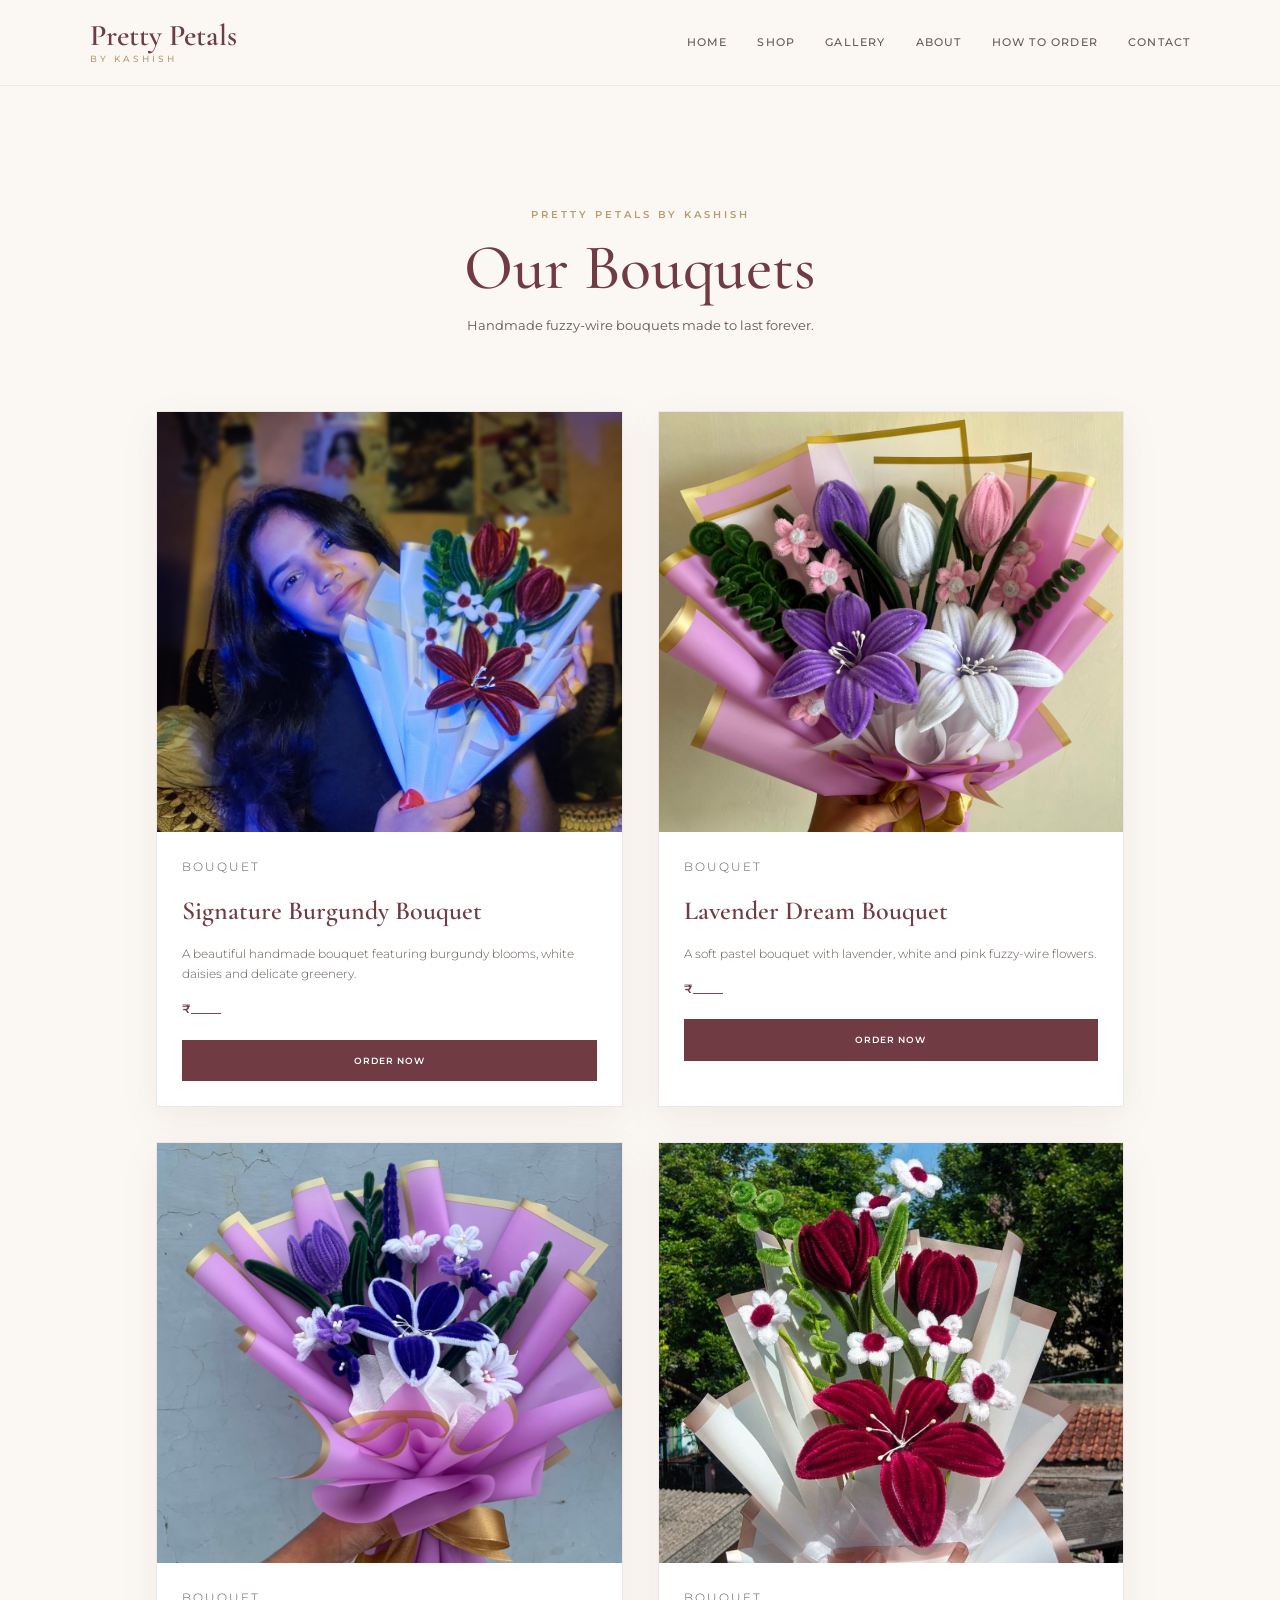
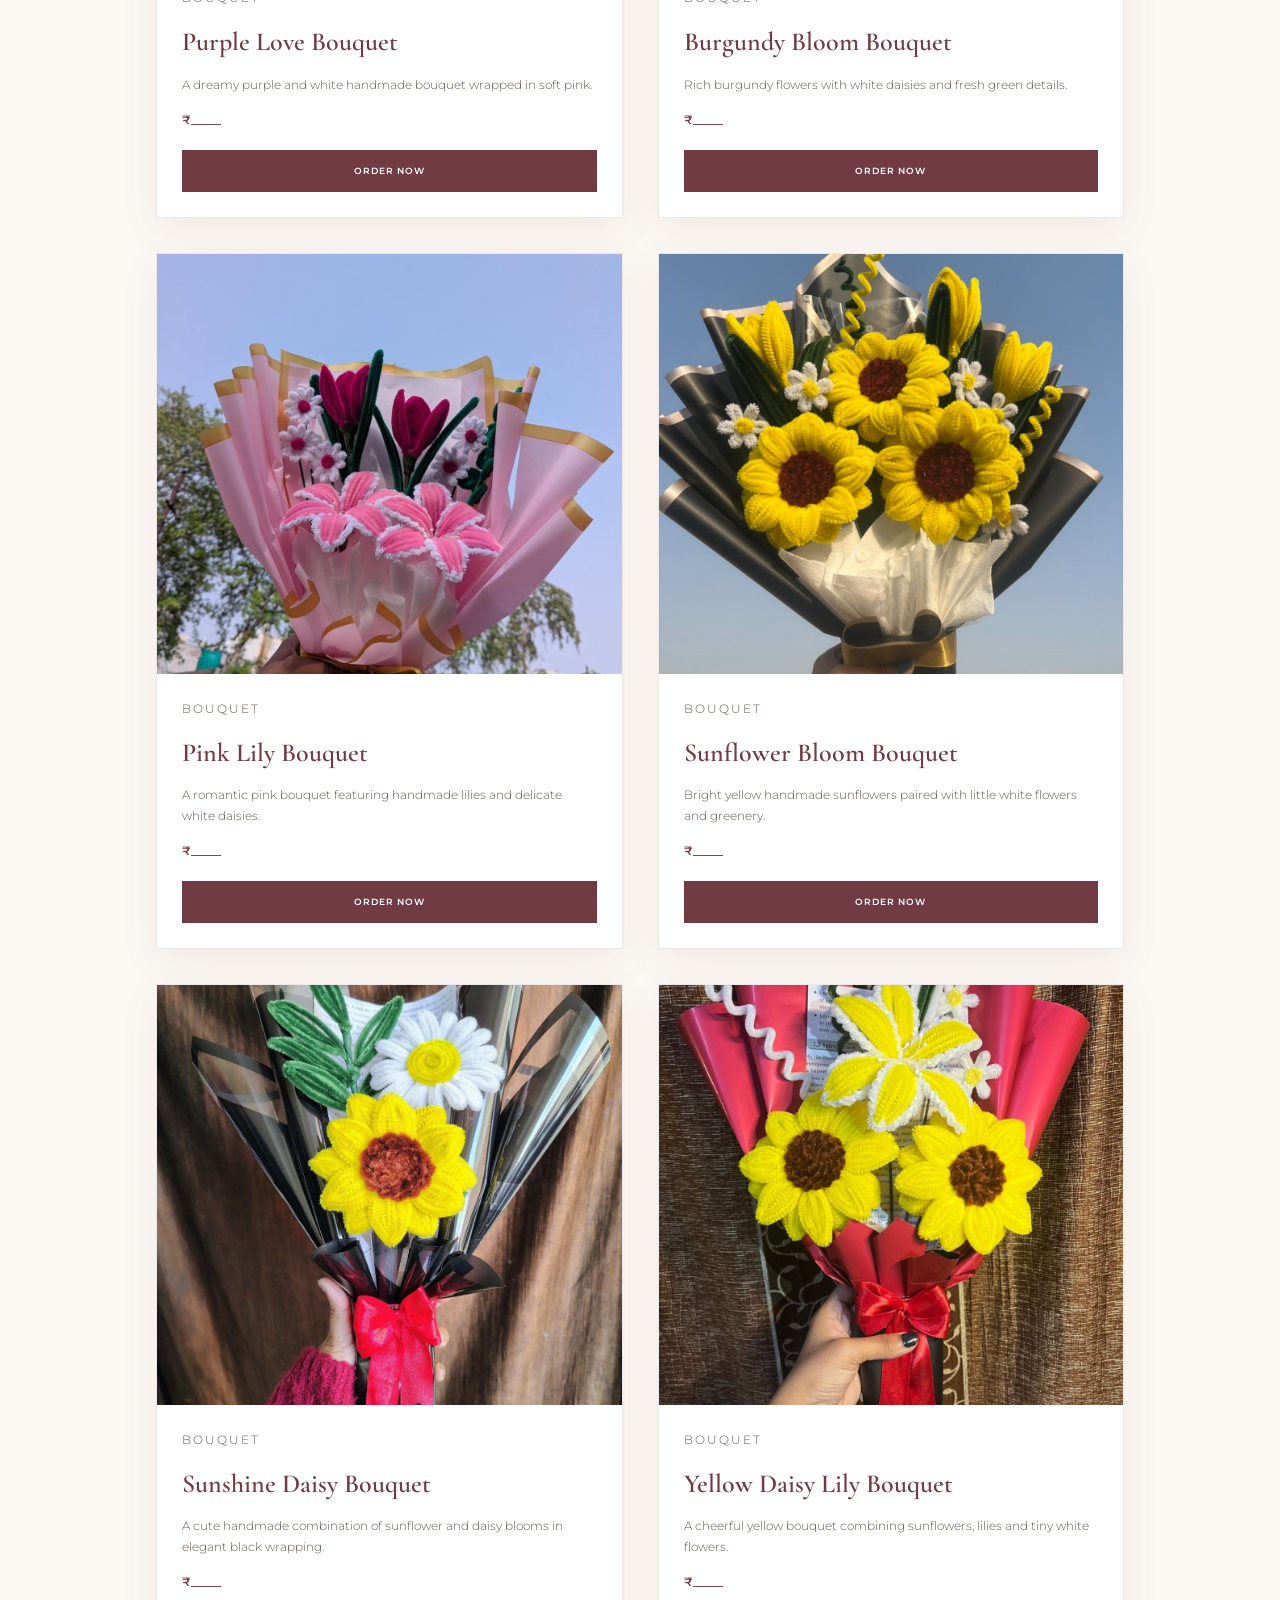
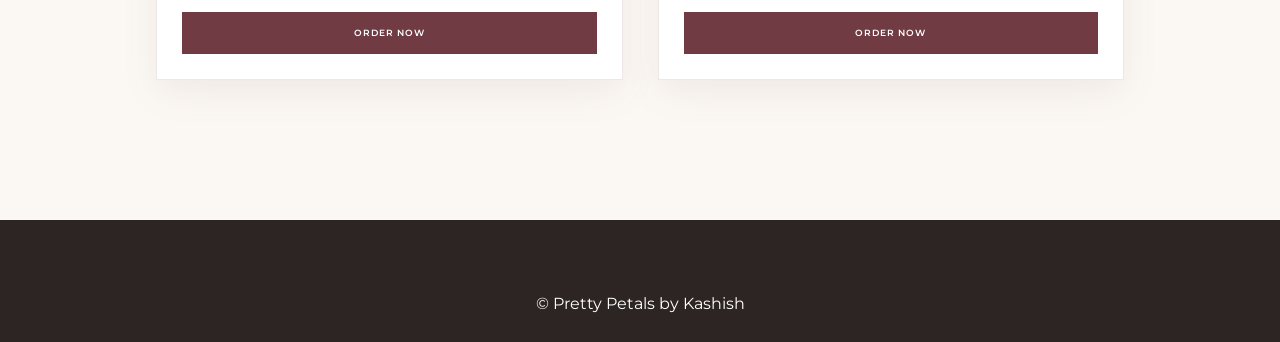
==== commit 9a839612: "Update bouquets.html" ====
--- a/bouquets.html
+++ b/bouquets.html
@@ -10,8 +10,7 @@
     <link rel="stylesheet" href="style.css">
 </head>
 
-<body>
-
+<body class="bouquet-page">
 <!-- ================= NAVIGATION ================= -->
 
 <header class="navbar">
--- a/style.css
+++ b/style.css
@@ -1941,3 +1941,70 @@
     background: white !important;
     color: #713b43 !important;
 }
+/* BOUQUETS PAGE — PREMIUM CARDS */
+
+.products {
+    max-width: 1200px;
+    margin: 0 auto;
+    padding: 20px 6%;
+    display: grid;
+    grid-template-columns: repeat(2, 1fr);
+    gap: 35px;
+}
+
+.products .product-card {
+    background: #fff;
+    border: 1px solid rgba(113, 59, 67, 0.12);
+    box-shadow: 0 12px 35px rgba(113, 59, 67, 0.08);
+    overflow: hidden;
+}
+
+.products .product-card img {
+    width: 100%;
+    height: 420px;
+    object-fit: cover;
+}
+
+.products .product-info {
+    padding: 25px;
+}
+
+.products .product-info h3 {
+    font-size: 26px;
+    margin-bottom: 10px;
+}
+
+.products .product-info strong {
+    display: block;
+    margin-top: 15px;
+}
+
+.products .product-btn {
+    display: block;
+    margin-top: 20px;
+    background: #713b43;
+    color: white;
+    text-decoration: none;
+}
+
+.products .product-btn:hover {
+    background: white;
+    color: #713b43;
+}
+
+
+/* MOBILE */
+
+@media (max-width: 700px) {
+
+    .products {
+        grid-template-columns: 1fr;
+        padding: 20px 6%;
+        gap: 25px;
+    }
+
+    .products .product-card img {
+        height: 360px;
+    }
+
+}
